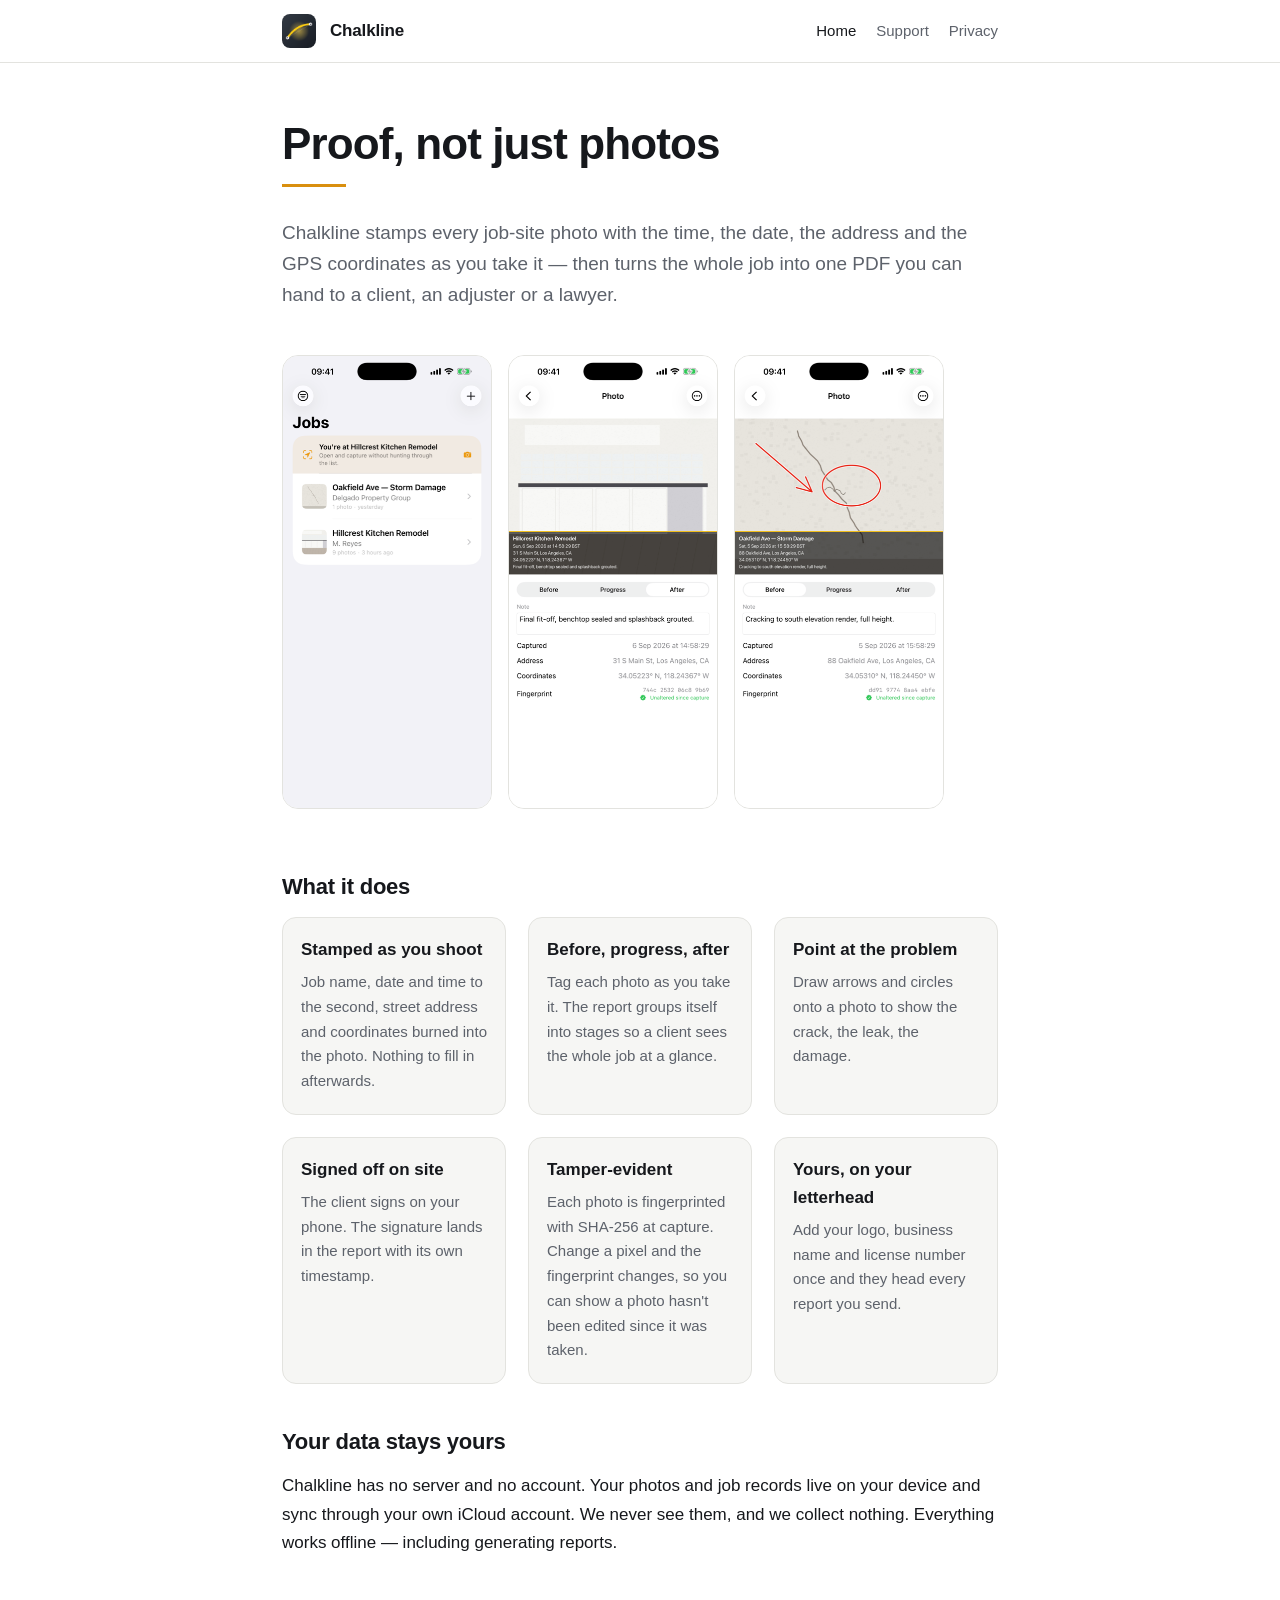
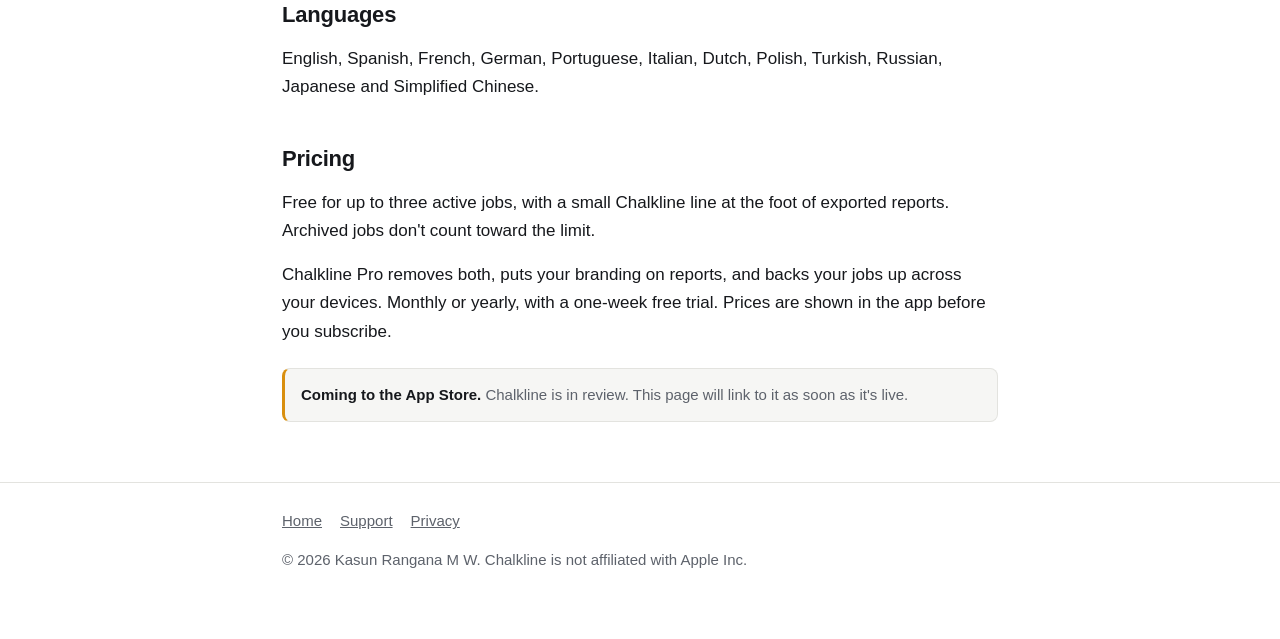
==== index.html @ 86bf2e9e "Chalkline website: homepage, privacy policy and support Static pages for GitHub Pages. Kept in a sep" ====
<!doctype html>
<html lang="en">
<head>
<meta charset="utf-8">
<meta name="viewport" content="width=device-width, initial-scale=1">
<title>Chalkline — Job Site Photo Log for Contractors</title>
<meta name="description" content="Every site photo stamped with the time, date and location, exported as one PDF report your client can't argue with.">
<meta property="og:title" content="Chalkline — Job Site Photo Log for Contractors">
<meta property="og:description" content="Every site photo stamped with the time, date and location, exported as one PDF report your client can't argue with.">
<meta property="og:type" content="website">
<meta property="og:image" content="assets/icon.png">
<link rel="icon" href="assets/icon.png">
<link rel="stylesheet" href="style.css">
</head>
<body>
<header class="site"><div class="wrap">
  <img src="assets/icon.png" alt="Chalkline app icon">
  <span class="name">Chalkline</span>
  <nav>
    <a href="index.html" aria-current="page">Home</a>
    <a href="support.html">Support</a>
    <a href="privacy.html">Privacy</a>
  </nav>
</div></header>
<main class="wrap">
  <section class="hero">
    <h1>Proof, not just photos</h1>
    <hr class="rule">
    <p class="lede">Chalkline stamps every job-site photo with the time, the date, the address and the GPS coordinates as you take it — then turns the whole job into one PDF you can hand to a client, an adjuster or a lawyer.</p>
  </section>

  <div class="shots">
    <img src="assets/shot-jobs.png" alt="Chalkline jobs list showing two active jobs and an on-site suggestion">
    <img src="assets/shot-photo.png" alt="A site photo with its stamp, address, coordinates and verified fingerprint">
    <img src="assets/shot-annotated.png" alt="A damage photo annotated with a red arrow and circle">
  </div>

  <h2>What it does</h2>
  <div class="grid">
    <div class="card">
      <h3>Stamped as you shoot</h3>
      <p>Job name, date and time to the second, street address and coordinates burned into the photo. Nothing to fill in afterwards.</p>
    </div>
    <div class="card">
      <h3>Before, progress, after</h3>
      <p>Tag each photo as you take it. The report groups itself into stages so a client sees the whole job at a glance.</p>
    </div>
    <div class="card">
      <h3>Point at the problem</h3>
      <p>Draw arrows and circles onto a photo to show the crack, the leak, the damage.</p>
    </div>
    <div class="card">
      <h3>Signed off on site</h3>
      <p>The client signs on your phone. The signature lands in the report with its own timestamp.</p>
    </div>
    <div class="card">
      <h3>Tamper-evident</h3>
      <p>Each photo is fingerprinted with SHA-256 at capture. Change a pixel and the fingerprint changes, so you can show a photo hasn't been edited since it was taken.</p>
    </div>
    <div class="card">
      <h3>Yours, on your letterhead</h3>
      <p>Add your logo, business name and license number once and they head every report you send.</p>
    </div>
  </div>

  <h2>Your data stays yours</h2>
  <p>Chalkline has no server and no account. Your photos and job records live on your device and sync through your own iCloud account. We never see them, and we collect nothing. Everything works offline — including generating reports.</p>

  <h2>Languages</h2>
  <p>English, Spanish, French, German, Portuguese, Italian, Dutch, Polish, Turkish, Russian, Japanese and Simplified Chinese.</p>

  <h2>Pricing</h2>
  <p>Free for up to three active jobs, with a small Chalkline line at the foot of exported reports. Archived jobs don't count toward the limit.</p>
  <p>Chalkline Pro removes both, puts your branding on reports, and backs your jobs up across your devices. Monthly or yearly, with a one-week free trial. Prices are shown in the app before you subscribe.</p>

  <div class="note"><strong>Coming to the App Store.</strong> Chalkline is in review. This page will link to it as soon as it's live.</div>
</main>
<footer class="site"><div class="wrap">
  <a href="index.html">Home</a><a href="support.html">Support</a><a href="privacy.html">Privacy</a>
  <p style="margin-top:14px">&copy; 2026 Kasun Rangana M W. Chalkline is not affiliated with Apple Inc.</p>
</div></footer>
</body>
</html>
---- style.css ----
:root {
  --bg: #ffffff;
  --surface: #f6f6f4;
  --text: #16181c;
  --muted: #5d626b;
  --line: #e3e3df;
  --accent: #d98f0e;
  --ink: #1a1d21;
}
@media (prefers-color-scheme: dark) {
  :root {
    --bg: #14161a;
    --surface: #1c1f24;
    --text: #f2f3f5;
    --muted: #a2a8b3;
    --line: #2b2f36;
    --accent: #f2b024;
    --ink: #f2f3f5;
  }
}
* { box-sizing: border-box; }
html { -webkit-text-size-adjust: 100%; }
body {
  margin: 0;
  background: var(--bg);
  color: var(--text);
  font: 17px/1.65 -apple-system, BlinkMacSystemFont, "Segoe UI", Roboto, Helvetica, Arial, sans-serif;
}
.wrap { max-width: 760px; margin: 0 auto; padding: 0 22px; }
header.site {
  border-bottom: 1px solid var(--line);
  position: sticky; top: 0; background: var(--bg); z-index: 10;
}
header.site .wrap {
  display: flex; align-items: center; gap: 14px; flex-wrap: wrap;
  padding-top: 14px; padding-bottom: 14px;
}
header.site img { width: 34px; height: 34px; border-radius: 8px; }
header.site .name { font-weight: 700; letter-spacing: -0.01em; }
header.site nav { margin-left: auto; display: flex; gap: 20px; }
/* Below this the three links no longer fit beside the wordmark, so give them
   their own row rather than letting them wrap one at a time. */
@media (max-width: 560px) {
  header.site nav { margin-left: 0; width: 100%; gap: 18px; padding-top: 2px; }
  .shots img { width: 168px; }
  .hero { padding-top: 34px; }
}
header.site nav a { color: var(--muted); text-decoration: none; font-size: 15px; }
header.site nav a:hover, header.site nav a[aria-current] { color: var(--text); }
h1 { font-size: clamp(30px, 6vw, 44px); line-height: 1.15; letter-spacing: -0.02em; margin: 0 0 14px; }
h2 { font-size: 22px; letter-spacing: -0.01em; margin: 40px 0 12px; }
h3 { font-size: 17px; margin: 26px 0 6px; }
p { margin: 0 0 16px; }
a { color: var(--accent); }
.lede { font-size: 19px; color: var(--muted); margin-bottom: 28px; }
.hero { padding: 56px 0 8px; }
.rule { height: 3px; background: var(--accent); border: 0; width: 64px; margin: 0 0 30px; }
.grid { display: grid; gap: 22px; grid-template-columns: repeat(auto-fit, minmax(220px, 1fr)); margin: 8px 0 12px; }
.card { background: var(--surface); border: 1px solid var(--line); border-radius: 14px; padding: 18px 18px 4px; }
.card h3 { margin-top: 0; }
.card p { font-size: 15px; color: var(--muted); }
.shots { display: flex; gap: 16px; overflow-x: auto; padding: 8px 0 20px; }
.shots img {
  width: 210px; flex: 0 0 auto; border-radius: 16px;
  border: 1px solid var(--line); background: var(--surface);
}
.note {
  background: var(--surface); border: 1px solid var(--line);
  border-left: 3px solid var(--accent); border-radius: 8px;
  padding: 14px 16px; font-size: 15px; color: var(--muted); margin: 22px 0;
}
.note strong { color: var(--text); }
dl dt { font-weight: 650; margin-top: 22px; }
dl dd { margin: 6px 0 0; color: var(--muted); }
ul { padding-left: 20px; } li { margin-bottom: 8px; }
footer.site {
  border-top: 1px solid var(--line); margin-top: 60px;
  padding: 26px 0 50px; color: var(--muted); font-size: 15px;
}
footer.site a { color: var(--muted); margin-right: 18px; }
table { width: 100%; border-collapse: collapse; font-size: 15px; margin: 12px 0 20px; display: block; overflow-x: auto; }
th, td { text-align: left; padding: 10px 12px; border-bottom: 1px solid var(--line); vertical-align: top; }
th { color: var(--muted); font-weight: 600; }
code { background: var(--surface); padding: 2px 6px; border-radius: 5px; font-size: 0.9em; }
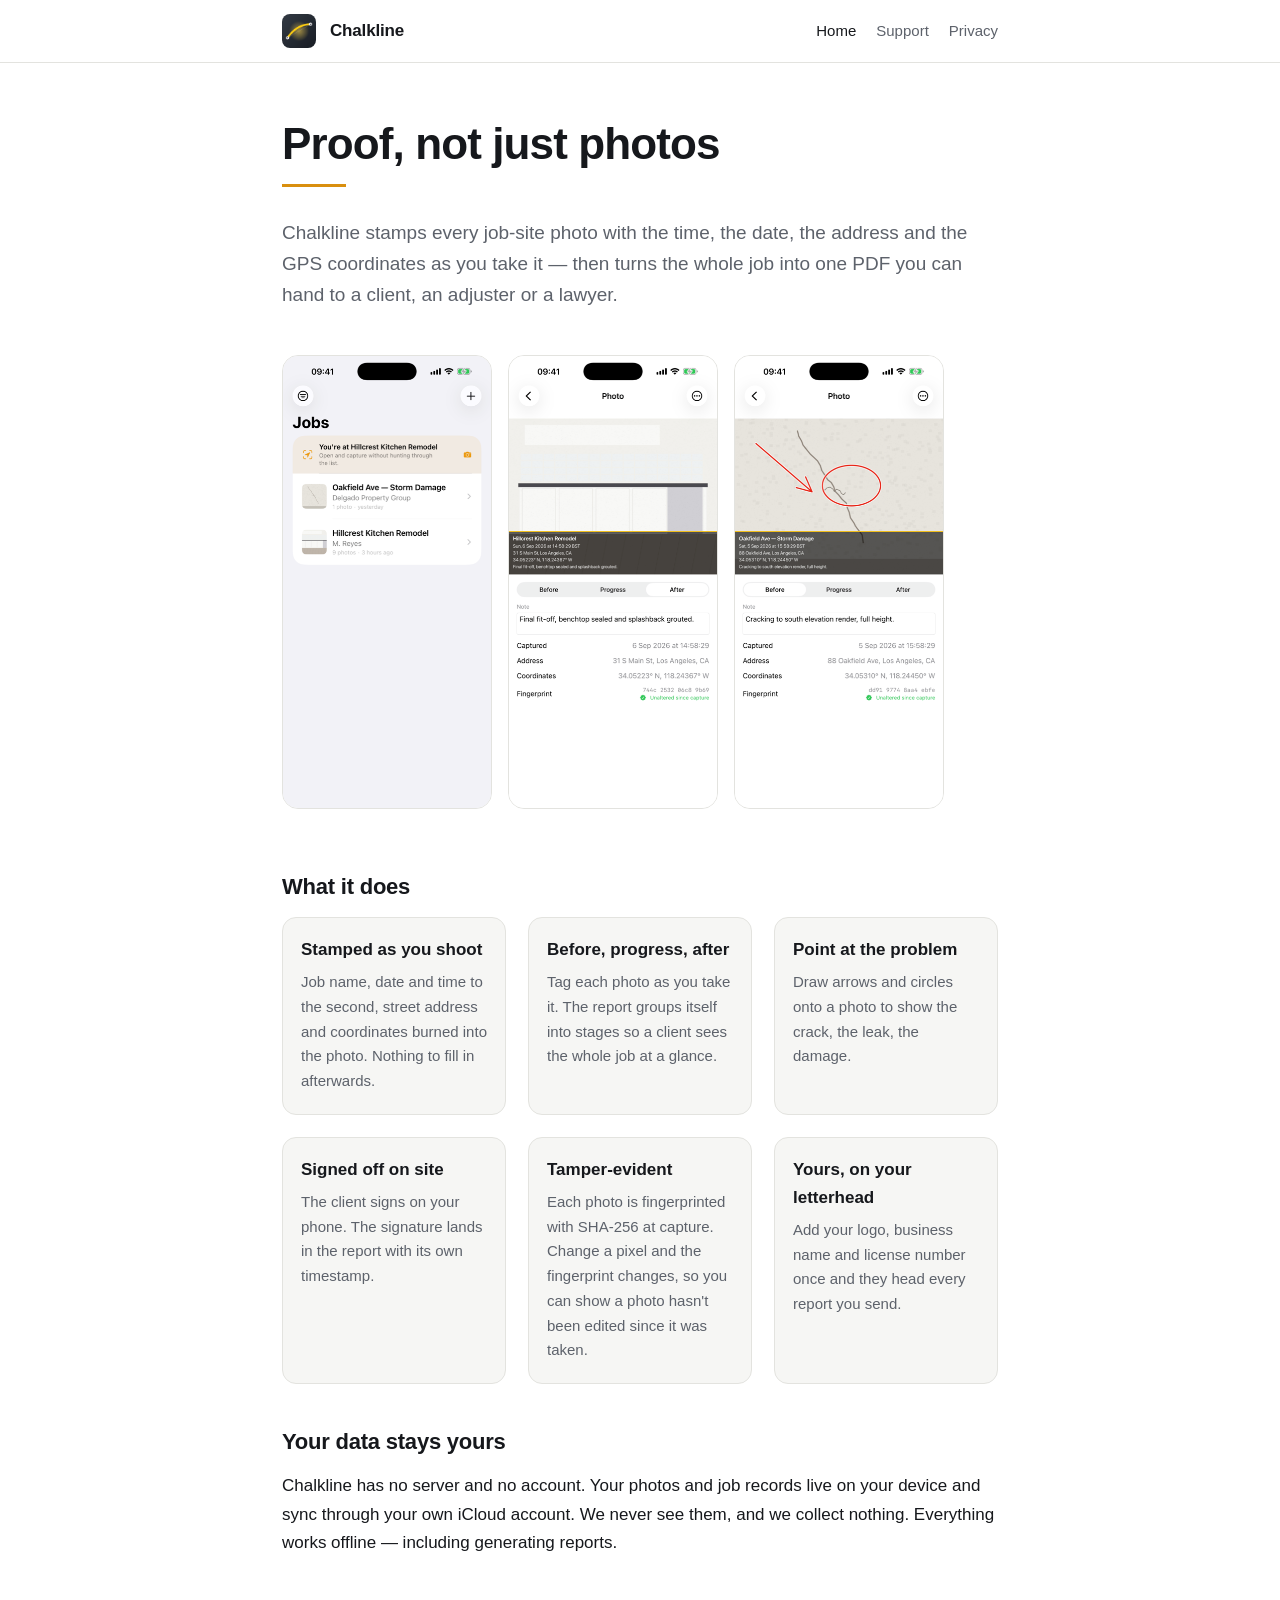
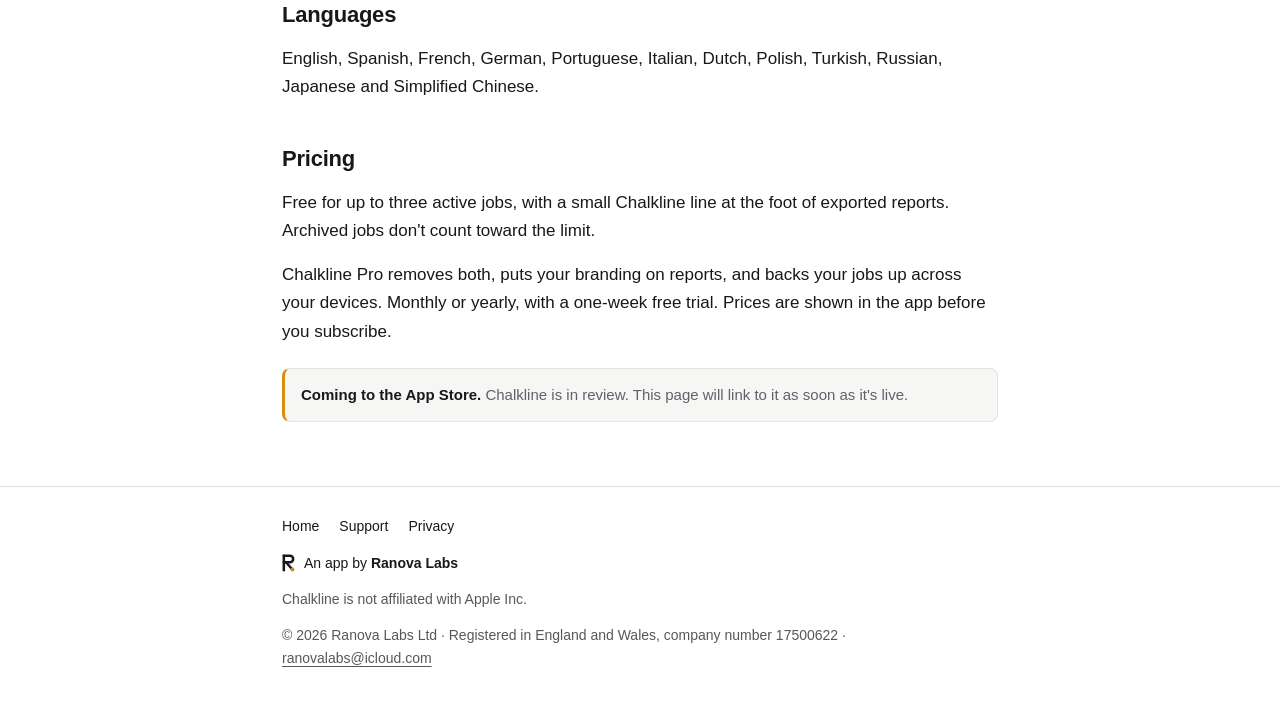
==== commit 2ed99224: "Add the shared Ranova Labs footer and contact address Every page gets the same footer: Home/Support/" ====
--- a/index.html
+++ b/index.html
@@ -11,6 +11,7 @@
 <meta property="og:image" content="assets/icon.png">
 <link rel="icon" href="assets/icon.png">
 <link rel="stylesheet" href="style.css">
+<link rel="stylesheet" href="assets/ranova-frame.css">
 </head>
 <body>
 <header class="site"><div class="wrap">
@@ -75,9 +76,11 @@
 
   <div class="note"><strong>Coming to the App Store.</strong> Chalkline is in review. This page will link to it as soon as it's live.</div>
 </main>
-<footer class="site"><div class="wrap">
-  <a href="index.html">Home</a><a href="support.html">Support</a><a href="privacy.html">Privacy</a>
-  <p style="margin-top:14px">&copy; 2026 Kasun Rangana M W. Chalkline is not affiliated with Apple Inc.</p>
-</div></footer>
+<div class="rl-foot" role="contentinfo"><div class="rl-wrap" style="--rl-max: 760px">
+  <nav class="rl-links" aria-label="Footer"><a href="index.html">Home</a><a href="support.html">Support</a><a href="privacy.html">Privacy</a></nav>
+  <a class="rl-by" href="https://ranovalabs.github.io/"><svg viewBox="11 7 36 50" aria-hidden="true"><g fill="none" stroke="currentColor" stroke-width="7" stroke-linecap="round" stroke-linejoin="round"><path d="M16 12 L16 52"/><path d="M16 12 H33 A9 9 0 0 1 33 30 H16"/><path d="M22 30 L38 48"/></g><circle cx="40" cy="50" r="5.6" fill="#C98A2B"/></svg><span>An app by <b>Ranova Labs</b></span></a>
+  <p class="rl-note">Chalkline is not affiliated with Apple Inc.</p>
+  <p class="rl-legal">&copy; 2026 Ranova Labs Ltd &middot; Registered in England and Wales, company number 17500622 &middot; <a href="mailto:ranovalabs@icloud.com">ranovalabs@icloud.com</a></p>
+</div></div>
 </body>
 </html>
--- a/assets/ranova-frame.css
+++ b/assets/ranova-frame.css
@@ -0,0 +1,13 @@
+/* Ranova Labs shared footer. The same file ships in every Ranova Labs app site.
+   It inherits each site's text colour, so it follows that site's light/dark theme. */
+.rl-foot { border-top: 1px solid color-mix(in srgb, currentColor 14%, transparent); margin-top: 64px; padding: 28px 0 48px; font-size: 14px; line-height: 1.6; }
+.rl-foot .rl-wrap { max-width: var(--rl-max, 960px); margin: 0 auto; padding: 0 22px; display: grid; gap: 14px; }
+.rl-foot p { margin: 0; max-width: none; color: inherit; font-size: inherit; }
+.rl-foot a { color: inherit; text-decoration: none; }
+.rl-foot a:hover { text-decoration: underline; text-underline-offset: 3px; }
+.rl-foot .rl-links { display: flex; flex-wrap: wrap; gap: 6px 20px; font-weight: 500; }
+.rl-foot .rl-by { display: inline-flex; align-items: center; gap: 9px; justify-self: start; font-weight: 500; }
+.rl-foot .rl-by svg { width: 13px; height: 18px; flex-shrink: 0; }
+.rl-foot .rl-by b { font-weight: 700; }
+.rl-foot .rl-note, .rl-foot .rl-legal { opacity: .72; }
+.rl-foot .rl-legal a { text-decoration: underline; text-underline-offset: 3px; }
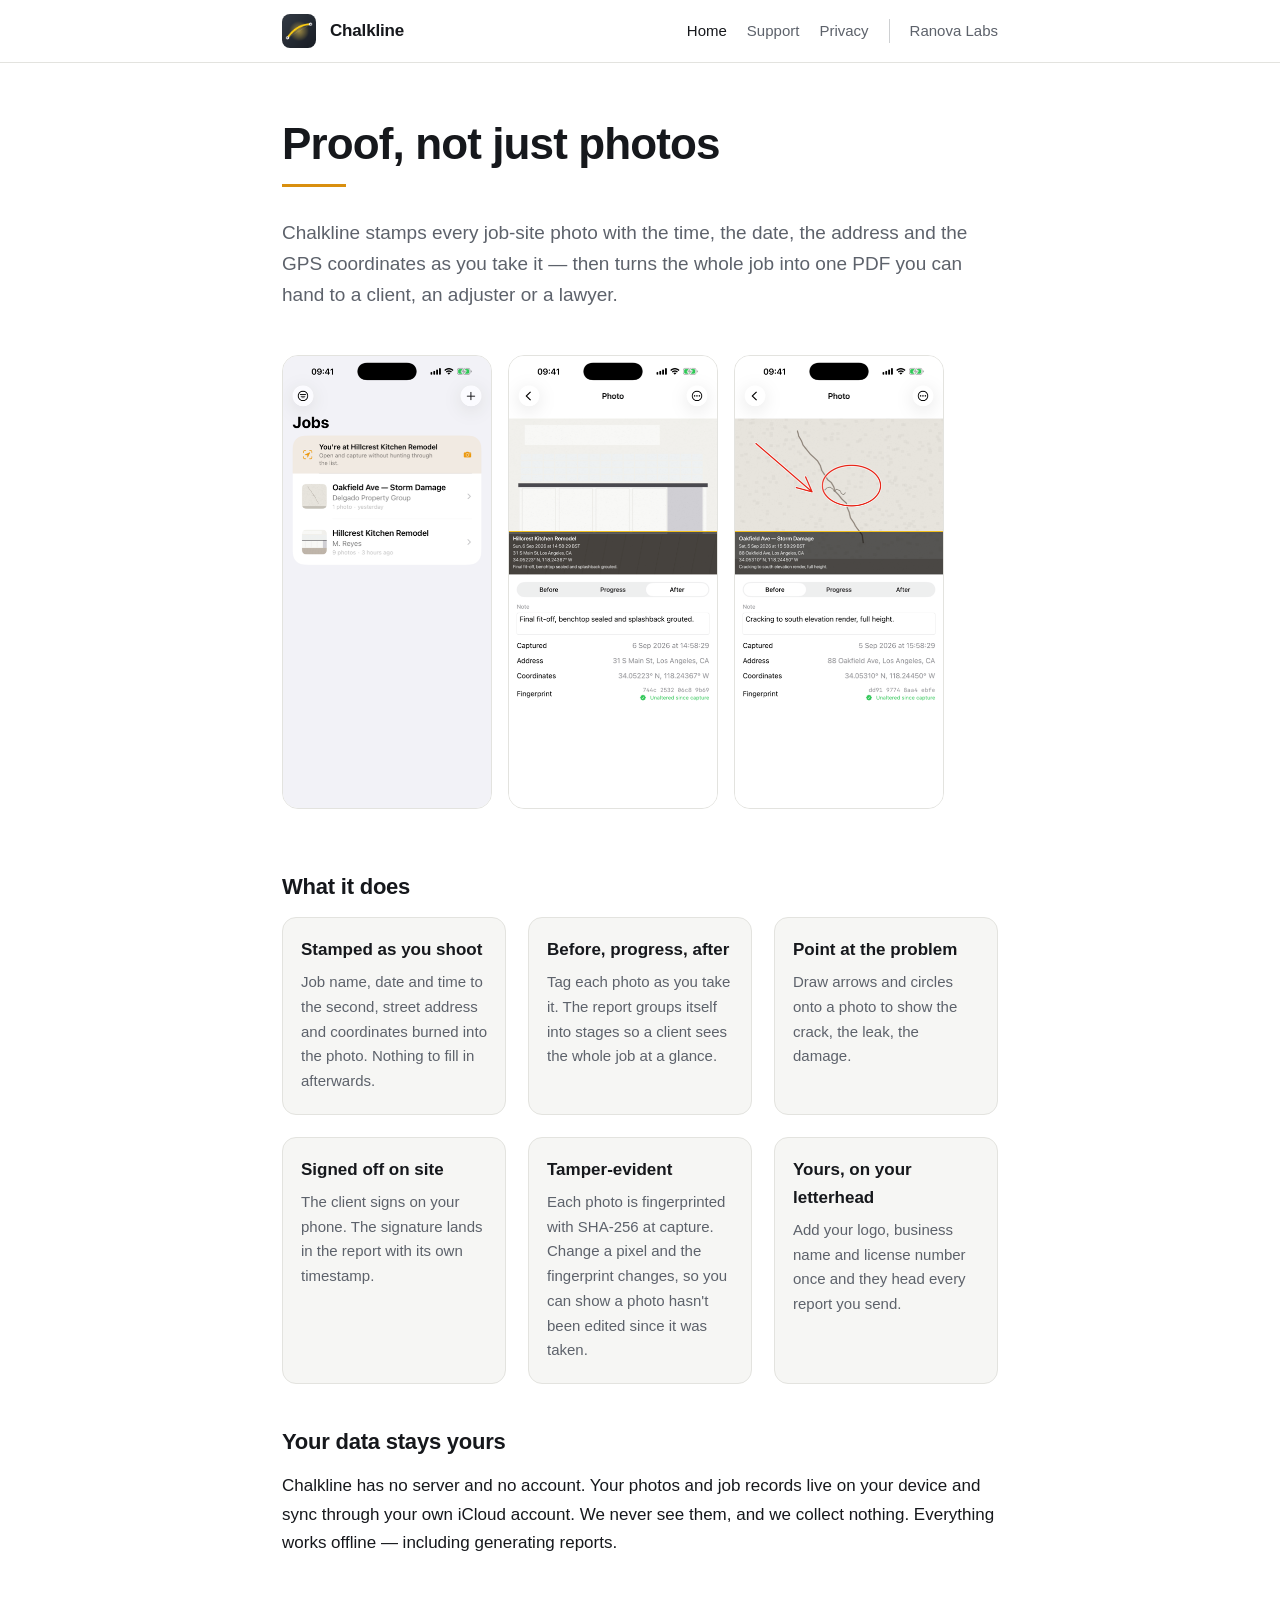
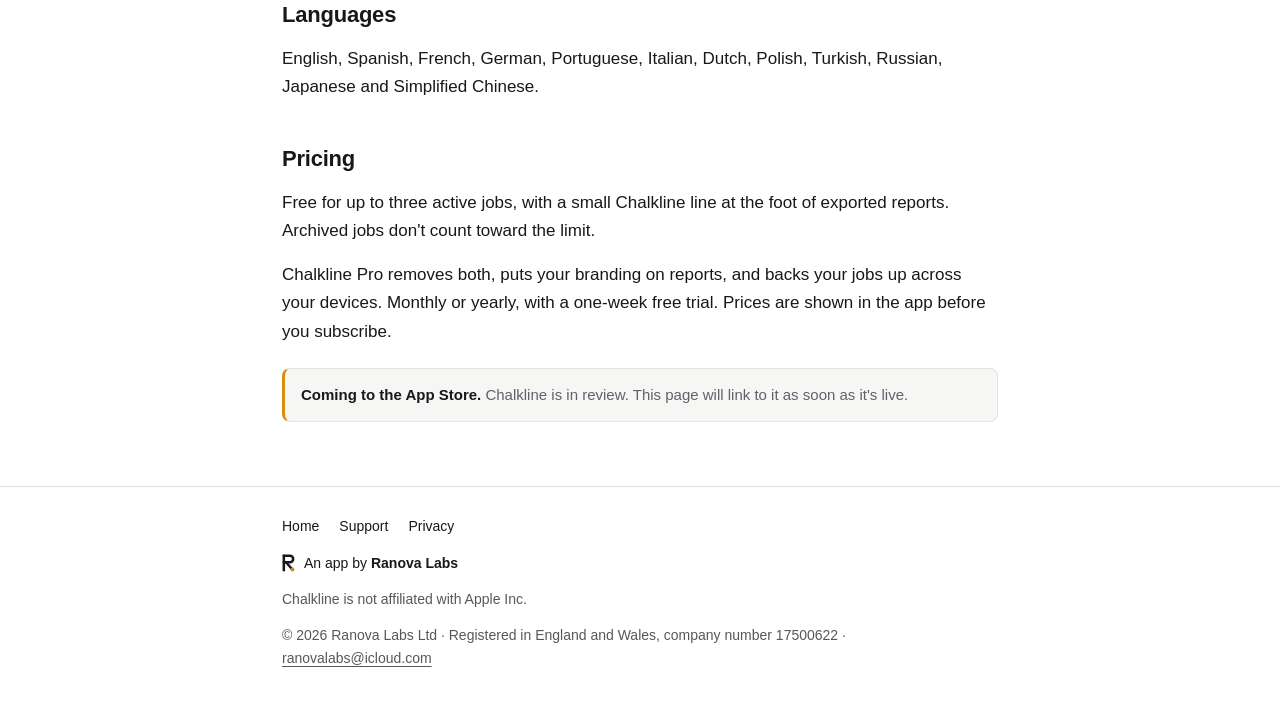
==== commit 00be183e: "Link the header to Ranova Labs and match it across app sites The menu ends with a Ranova Labs link b" ====
--- a/index.html
+++ b/index.html
@@ -10,17 +10,17 @@
 <meta property="og:type" content="website">
 <meta property="og:image" content="assets/icon.png">
 <link rel="icon" href="assets/icon.png">
-<link rel="stylesheet" href="style.css">
-<link rel="stylesheet" href="assets/ranova-frame.css">
+<link rel="stylesheet" href="style.css?v=20261008">
+<link rel="stylesheet" href="assets/ranova-frame.css?v=20261008">
 </head>
 <body>
 <header class="site"><div class="wrap">
-  <img src="assets/icon.png" alt="Chalkline app icon">
-  <span class="name">Chalkline</span>
+  <a class="brand" href="index.html"><img src="assets/icon.png" alt=""><span class="name">Chalkline</span></a>
   <nav>
     <a href="index.html" aria-current="page">Home</a>
     <a href="support.html">Support</a>
     <a href="privacy.html">Privacy</a>
+    <a class="rl-home" href="https://ranovalabs.github.io/">Ranova Labs</a>
   </nav>
 </div></header>
 <main class="wrap">
--- a/style.css
+++ b/style.css
@@ -35,6 +35,7 @@
   display: flex; align-items: center; gap: 14px; flex-wrap: wrap;
   padding-top: 14px; padding-bottom: 14px;
 }
+header.site .brand { display: flex; align-items: center; gap: inherit; color: inherit; text-decoration: none; }
 header.site img { width: 34px; height: 34px; border-radius: 8px; }
 header.site .name { font-weight: 700; letter-spacing: -0.01em; }
 header.site nav { margin-left: auto; display: flex; gap: 20px; }
--- a/assets/ranova-frame.css
+++ b/assets/ranova-frame.css
@@ -11,3 +11,6 @@
 .rl-foot .rl-by b { font-weight: 700; }
 .rl-foot .rl-note, .rl-foot .rl-legal { opacity: .72; }
 .rl-foot .rl-legal a { text-decoration: underline; text-underline-offset: 3px; }
+
+/* "Ranova Labs" link at the end of each app site's header menu, set apart by a hairline. */
+header.site nav a.rl-home { padding-left: 20px; border-left: 1px solid color-mix(in srgb, currentColor 30%, transparent); }
